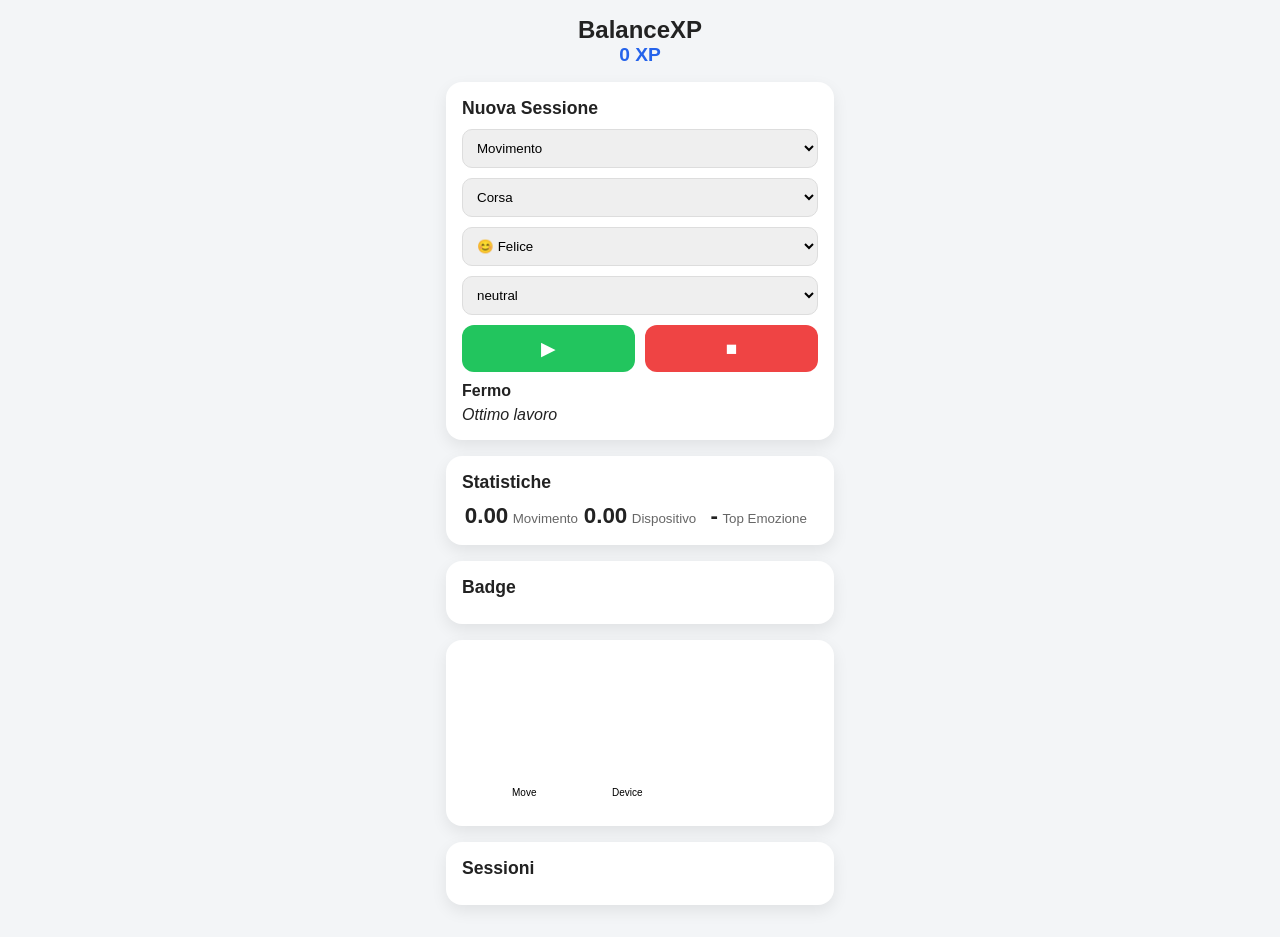
==== index2.html @ 00618db8 "versione con app2, index2 e style2, con json e badge e contatore iniziale ancora da fixare" ====
<!DOCTYPE html>
<html lang="it">
<head>
  <meta charset="UTF-8">
  <title>Tracker App</title>
  <link rel="stylesheet" href="style2.css">
</head>
<body>

<div class="app">

  <!-- HEADER -->
  <header class="app-header">
    <h1>BalanceXP</h1>
    <p id="points">0 XP</p>
  </header>

  <!-- SESSION CARD -->
  <section class="card">

    <h2>Nuova Sessione</h2>

    <select id="type">
        <option value="movement">Movimento</option>
        <option value="device">Dispositivo</option>
    </select>
    <select id="category"></select>
    <select id="emotion"></select>
    <select id="toneSelect"></select>

    <div class="buttons">
      <button id="startBtn">▶</button>
      <button id="stopBtn">■</button>
    </div>

    <p id="stato">Fermo</p>
    <p id="message"></p>

  </section>

  <!-- STATS -->
  <section class="card stats">
    <h2>Statistiche</h2>
    <div class="stat-grid">
      <div>
        <span id="moveTime">0</span>
        <small>Movimento</small>
      </div>
      <div>
        <span id="deviceTime">0</span>
        <small>Dispositivo</small>
      </div>
      <div>
        <span id="topEmotion">-</span>
        <small>Top Emozione</small>
      </div>
    </div>
  </section>

  <!-- BADGE -->
  <section class="card">
    <h2>Badge</h2>
    <ul id="badgeList"></ul>
  </section>

  <!-- GRAFICO -->
  <section class="card">
    <canvas id="chart"></canvas>
  </section>

  <!-- SESSION LIST -->
  <section class="card">
    <h2>Sessioni</h2>
    <ul id="sessionList"></ul>
  </section>

</div>

<script src="app2.js"></script>
</body>
</html>
---- style2.css ----
/* RESET */
* {
  box-sizing: border-box;
  margin: 0;
  padding: 0;
}

/* BASE */
body {
  font-family: -apple-system, BlinkMacSystemFont, sans-serif;
  background: #f3f5f7;
  color: #222;
}

/* APP CONTAINER */
.app {
  max-width: 420px;
  margin: auto;
  padding: 16px;
}

/* HEADER */
.app-header {
  text-align: center;
  margin-bottom: 16px;
}

.app-header h1 {
  font-size: 1.5rem;
}

.app-header p {
  font-size: 1.2rem;
  color: #2563eb;
  font-weight: bold;
}

/* CARD */
.card {
  background: white;
  padding: 16px;
  border-radius: 16px;
  margin-bottom: 16px;
  box-shadow: 0 6px 16px rgba(0,0,0,0.08);
}

/* TITOLI */
h2 {
  margin-bottom: 10px;
  font-size: 1.1rem;
}

/* SELECT */
select {
  width: 100%;
  padding: 10px;
  margin-bottom: 10px;
  border-radius: 10px;
  border: 1px solid #ddd;
}

/* BUTTONS */
.buttons {
  display: flex;
  gap: 10px;
}

button {
  flex: 1;
  padding: 12px;
  border-radius: 12px;
  border: none;
  font-size: 1.2rem;
  cursor: pointer;
}

#startBtn {
  background: #22c55e;
  color: white;
}

#stopBtn {
  background: #ef4444;
  color: white;
}

/* STATUS */
#stato {
  margin-top: 10px;
  font-weight: bold;
}

#message {
  margin-top: 6px;
  font-style: italic;
}

/* STATS GRID */
.stat-grid {
  display: grid;
  grid-template-columns: repeat(3, 1fr);
  text-align: center;
}

.stat-grid span {
  font-size: 1.4rem;
  font-weight: bold;
}

.stat-grid small {
  color: #666;
}

/* LIST */
ul {
  list-style: none;
}

li {
  padding: 8px;
  border-bottom: 1px solid #eee;
}

/* IRONIC MODE (collegato al tuo tone) */
body.ironic {
  background: #cbdbeb;
  color: #292438;
}

body.ironic.card {
  background: #1e293b;
}

/* DARK MODE (collegato al tuo tone) */
body.dark {
  background: #0f1720;
  color: white;
}

body.dark.card {
  background: #1e293b;
}


/* RESPONSIVE EXTRA */
@media (max-width: 400px) {
  .app {
    padding: 10px;
  }
}
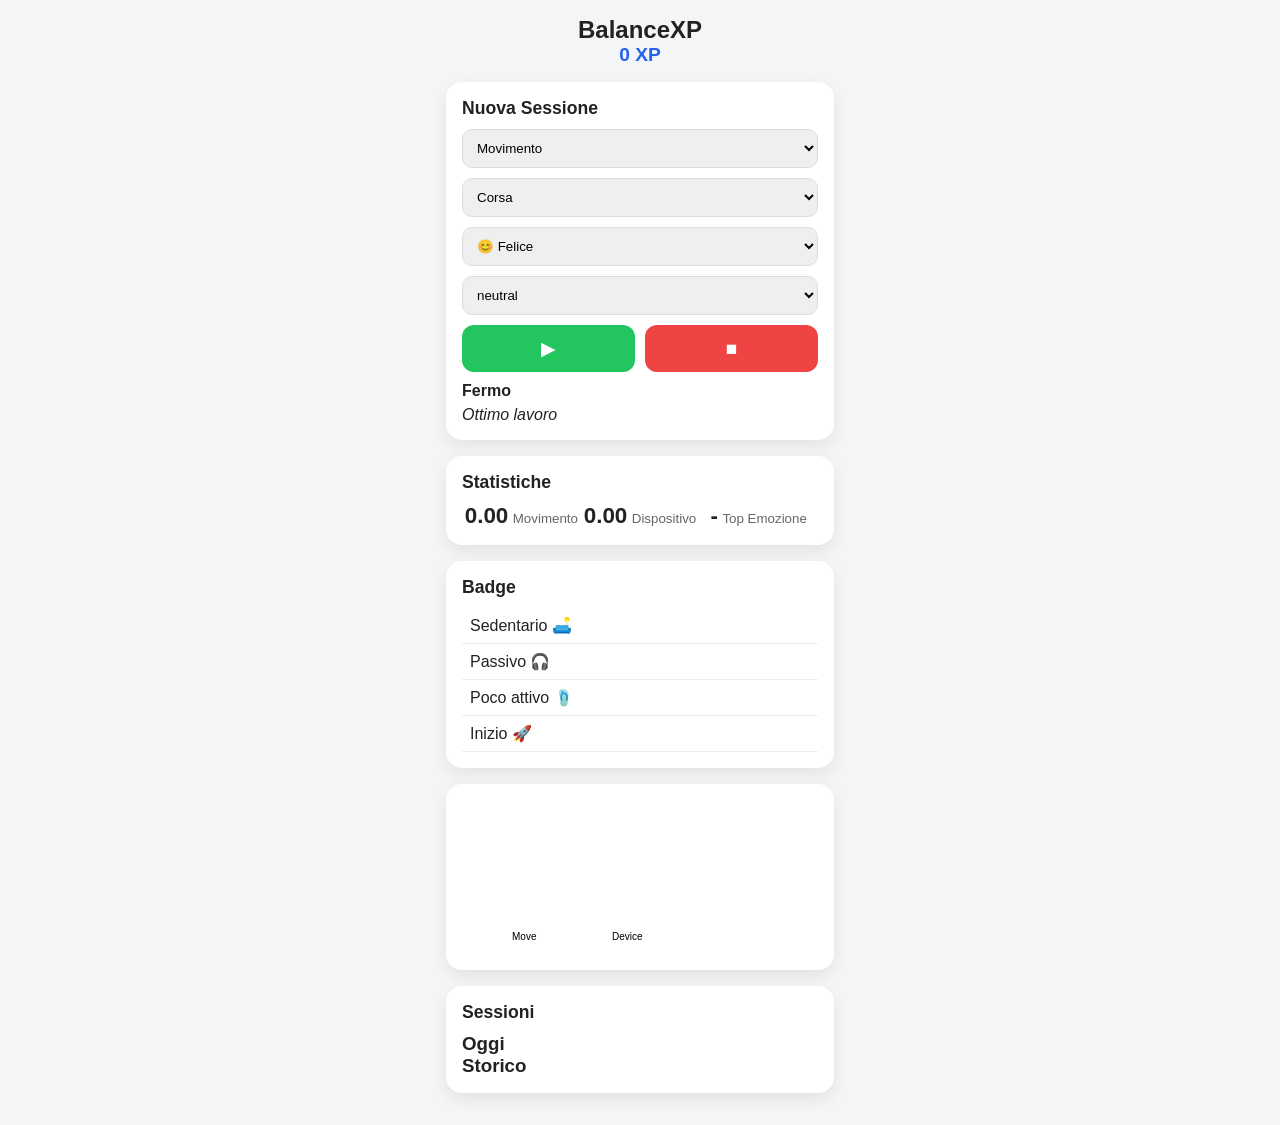
==== commit c81275f8: "emoji  e sessioni oggi/soriche" ====
--- a/index2.html
+++ b/index2.html
@@ -69,8 +69,13 @@
   </section>
 
   <!-- SESSION LIST -->
+<div id="history"></div>
   <section class="card">
     <h2>Sessioni</h2>
+    <h3>Oggi</h3>
+    <ul id="todayList"></ul>
+
+    <h3>Storico</h3>
     <ul id="sessionList"></ul>
   </section>
 
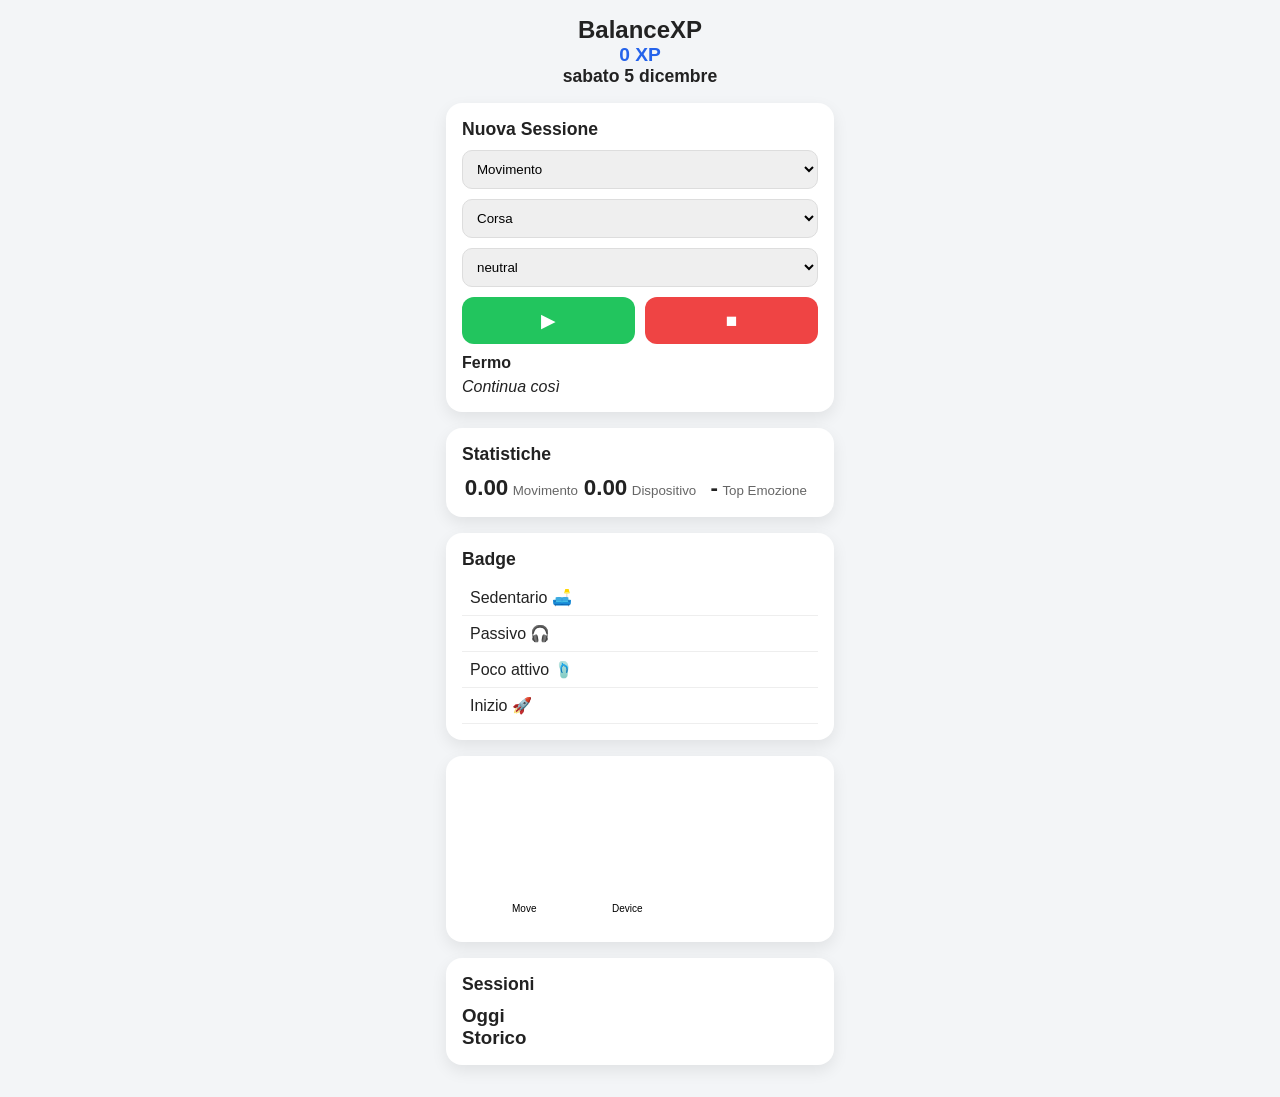
==== commit 0cb180f7: "data e emoji solo nella sessione" ====
--- a/index2.html
+++ b/index2.html
@@ -13,6 +13,7 @@
   <header class="app-header">
     <h1>BalanceXP</h1>
     <p id="points">0 XP</p>
+    <h2 id="todayDate"></h2>
   </header>
 
   <!-- SESSION CARD -->
--- a/style2.css
+++ b/style2.css
@@ -72,6 +72,9 @@
   border: none;
   font-size: 1.2rem;
   cursor: pointer;
+}
+#emotion {
+  display: none;
 }
 
 #startBtn {
